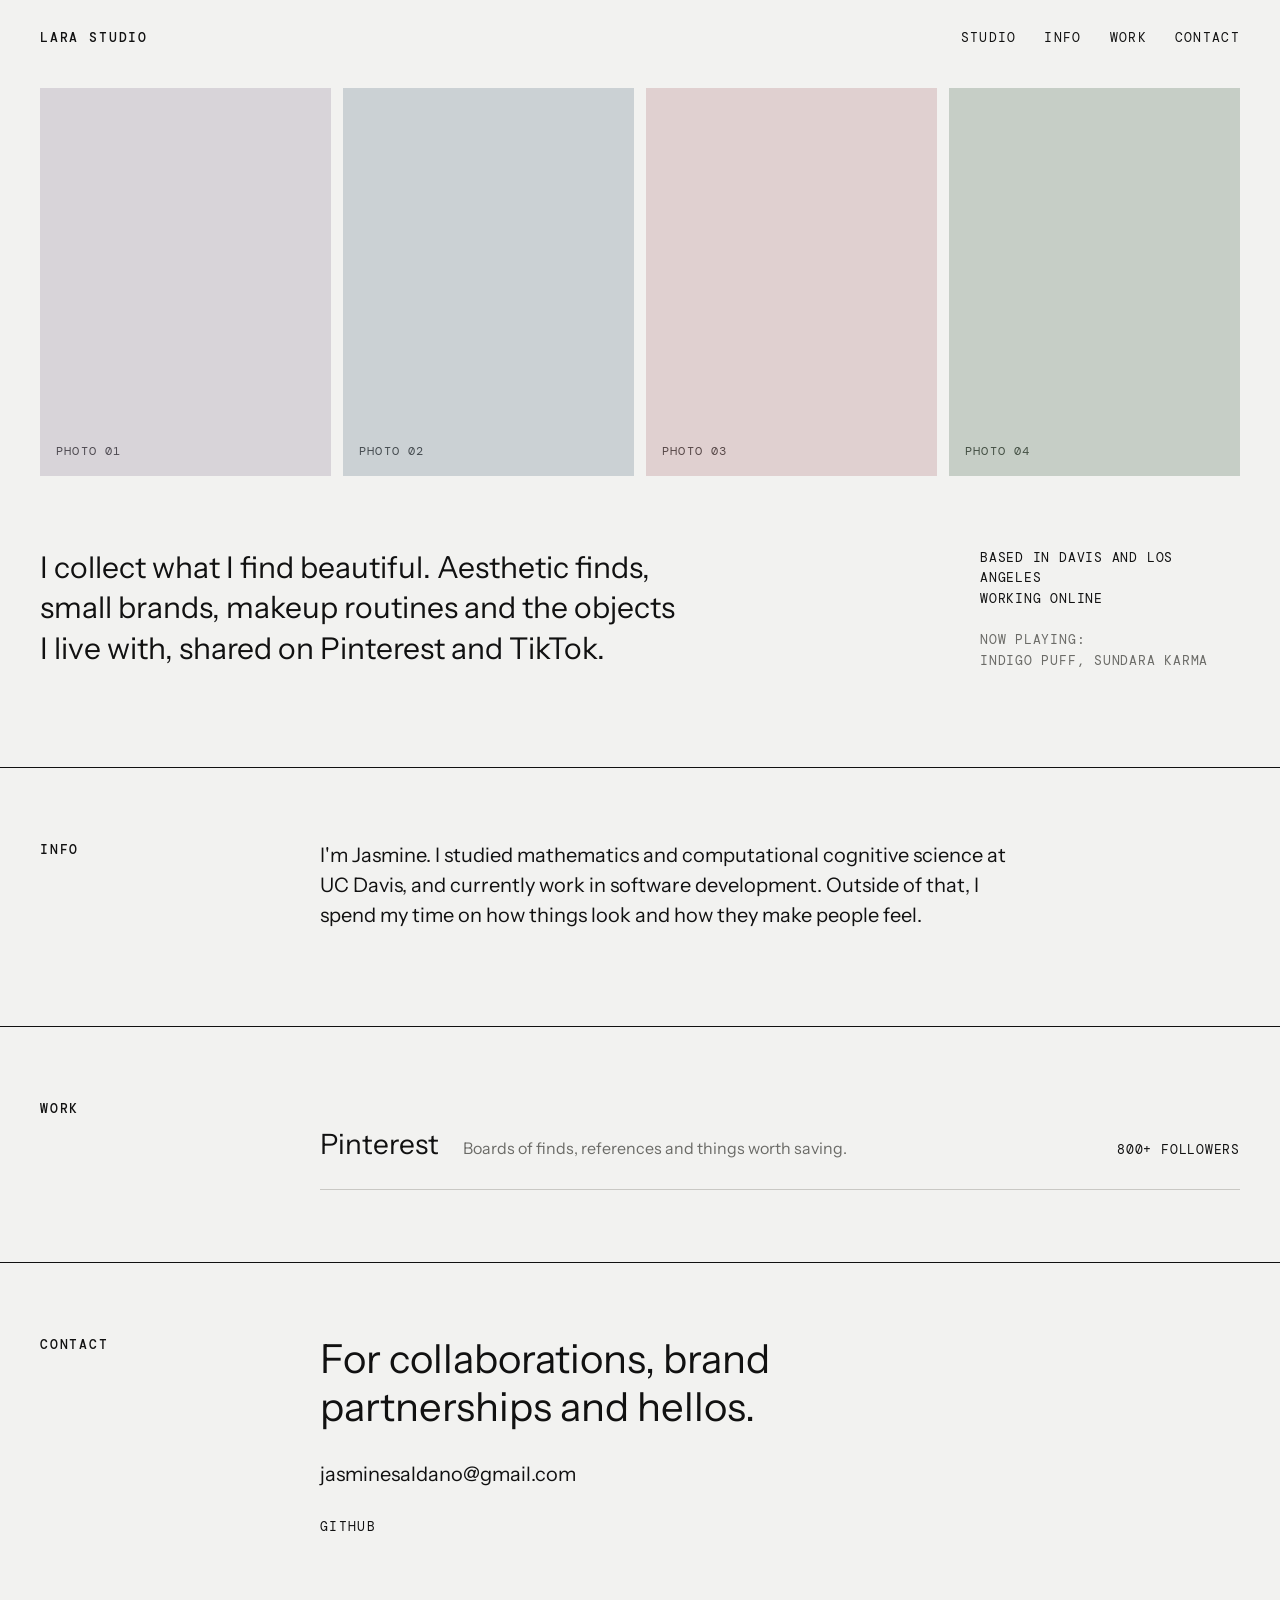
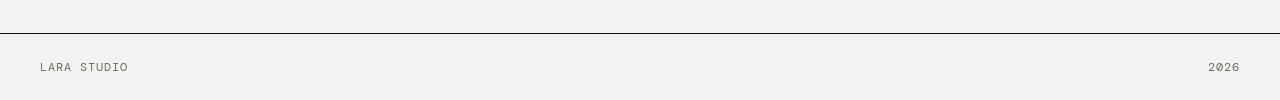
==== index.html @ 4757d1d6 "deployed site with spotify sync" ====
<!doctype html>
<html lang="en">
<head>
<meta charset="utf-8">
<meta name="viewport" content="width=device-width, initial-scale=1">
<title>Lara Studio</title>
<meta name="description" content="Aesthetic finds, small brands and hobby software and design work.">
<link rel="preconnect" href="https://fonts.googleapis.com">
<link rel="preconnect" href="https://fonts.gstatic.com" crossorigin>
<link rel="stylesheet" href="https://fonts.googleapis.com/css2?family=DM+Mono:wght@400;500&family=Instrument+Sans:wght@400;500&display=swap">
<link rel="stylesheet" href="style.css">
</head>
<body>

<header class="header">
  <a class="mono wordmark" href="#top" data-site-name>Lara Studio</a>
  <nav class="mono nav">
    <a href="#top">Studio</a>
    <a href="#info">Info</a>
    <a href="#work">Work</a>
    <!-- <a href="#shop">Shop (soon)</a> -->
    <a href="#contact">Contact</a>
  </nav>
</header>

<main>
  <!-- Photos: list your filenames in script.js, they replace these tiles -->
  <section id="top" class="photos">
    <div class="tile tile-1" data-photo><span class="mono">Photo 01</span></div>
    <div class="tile tile-2" data-photo><span class="mono">Photo 02</span></div>
    <div class="tile tile-3" data-photo><span class="mono">Photo 03</span></div>
    <div class="tile tile-4" data-photo><span class="mono">Photo 04</span></div>
  </section>

  <section class="statement">
    <p>I collect what I find beautiful. Aesthetic finds, small brands, makeup routines and the objects I live with, shared on Pinterest and TikTok.</p>
    <div class="mono meta">
      <div>Based in Davis and Los Angeles</span><br>Working online</div>
      <div class="muted">Now playing:<br><span data-song>[A song you are into]</span></div>
    </div>
  </section>

  <section id="info" class="block">
    <h2 class="mono label">Info</h2>
    <div class="body">
      <p>I'm Jasmine. I studied mathematics and computational cognitive science at UC Davis, and currently work in software development. Outside of that, I spend my time on how things look and how they make people feel.</p>
      <!--
      <div class="mono tags">
        <span>Aesthetic finds</span>
        <span>Small brands</span>
        <span>Makeup routines</span>
        <span>Things I own</span>
      </div>
    -->
    </div>
  </section>

  <section id="work" class="block">
    <h2 class="mono label">Work</h2>
    <div class="rows">
      <a class="row" href="https://www.pinterest.com/indiivor/" data-link="pinterest">
        <span class="row-title">Pinterest</span>
        <span class="row-desc">Boards of finds, references and things worth saving.</span>
        <span class="mono row-stat">800+ followers</span>
      </a>
      <!--
      <a class="row" href="https://www.tiktok.com/" data-link="tiktok">
        <span class="row-title">TikTok</span>
        <span class="row-desc">Short videos about what I own and love.</span>
        <span class="mono row-stat">Top post: 3.3k likes</span>
      </a>
      <a class="row" href="https://www.amazon.com/" data-link="amazon">
        <span class="row-title">Amazon picks</span>
        <span class="row-desc">My storefront of everyday things I recommend.</span>
        <span class="mono row-stat">Open</span>
      </a>
      -->
    </div>
  </section>
<!--
  <section id="shop" class="block">
    <h2 class="mono label">Shop</h2>
    <p class="body muted-text">A curated shop of my favorites is on its way. Soon...</p>
  </section>
--> 
  <section id="contact" class="block block-last">
    <h2 class="mono label">Contact</h2>
    <div class="contact">
      <p class="contact-lead">For collaborations, brand partnerships and hellos.</p>
      <div class="email"><a href="mailto:your@email.com" data-email>[jasminesaldano@gmail.com]</a></div>
      <div class="mono links">
        <!-- <a href="https://www.pinterest.com/" data-link="pinterest">Pinterest</a> -->
        <!-- <a href="https://www.tiktok.com/" data-link="tiktok">TikTok</a> -->
        <!-- <a href="https://linktr.ee/laramuse" data-link="linktree">Linktree</a> -->
        <a href="https://github.com/JasLaras" data-link="github">GitHub</a>
      </div>
    </div>
  </section>
</main>

<footer class="mono footer">
  <span data-site-name>Lara Studio</span>
  <span data-year>2026</span>
</footer>

<script src="script.js"></script>
</body>
</html>
---- style.css ----
:root {
  --bg: #F2F2F0;
  --ink: #111111;
  --muted: #6B6B67;
  --hairline: #C9C8C4;
  --gutter: 40px;
  --font-body: 'Instrument Sans', system-ui, sans-serif;
  --font-mono: 'DM Mono', ui-monospace, monospace;
}

* { box-sizing: border-box; }

body {
  margin: 0;
  background: var(--bg);
  color: var(--ink);
  font-family: var(--font-body);
  font-size: 16px;
  line-height: 1.5;
}

a { color: var(--ink); text-decoration: none; }
a:hover { color: var(--muted); }
a:focus-visible { outline: 2px solid var(--ink); outline-offset: 3px; }

img { max-width: 100%; display: block; }

.mono {
  font-family: var(--font-mono);
  font-size: 13px;
  letter-spacing: 0.1em;
  text-transform: uppercase;
}

.muted, .muted-text { color: var(--muted); }

/* Header */
.header {
  display: flex;
  flex-wrap: wrap;
  gap: 16px 40px;
  justify-content: space-between;
  align-items: center;
  padding: 28px var(--gutter);
}
.wordmark { letter-spacing: 0.14em; font-weight: 500; }
.nav { display: flex; flex-wrap: wrap; gap: 8px 28px; }

/* Photos */
.photos {
  display: flex;
  flex-wrap: wrap;
  gap: 12px;
  padding: 12px var(--gutter) 0;
}
.tile {
  flex: 1 1 220px;
  min-width: 0;
  aspect-ratio: 3 / 4;
  display: flex;
  align-items: flex-end;
  padding: 16px;
  overflow: hidden;
}
.tile span { font-size: 12px; }
.tile img { width: 100%; height: 100%; object-fit: cover; }
.tile.has-photo { padding: 0; }
.tile-1 { background: #D8D4D9; color: #4F4B52; }
.tile-2 { background: #CBD1D4; color: #454C50; }
.tile-3 { background: #E0D0D0; color: #574848; }
.tile-4 { background: #C6CEC6; color: #445044; }

/* Statement */
.statement {
  display: flex;
  flex-wrap: wrap;
  gap: 32px 80px;
  justify-content: space-between;
  padding: 72px var(--gutter) 96px;
}
.statement p {
  margin: 0;
  flex: 1 1 420px;
  max-width: 760px;
  min-width: 0;
  font-size: 30px;
  line-height: 1.35;
  text-wrap: balance;
}
.meta {
  flex: 0 1 260px;
  min-width: 0;
  display: flex;
  flex-direction: column;
  gap: 20px;
  letter-spacing: 0.06em;
  line-height: 1.6;
}

/* Sections */
.block {
  display: flex;
  flex-wrap: wrap;
  gap: 24px 80px;
  padding: 72px var(--gutter);
  border-top: 1px solid var(--ink);
}
.block-last { padding-bottom: 96px; }
.label { margin: 0; flex: 0 0 200px; min-width: 0; letter-spacing: 0.14em; font-weight: 500; }
.body {
  flex: 1 1 420px;
  min-width: 0;
  max-width: 700px;
  margin: 0;
  font-size: 20px;
  line-height: 1.5;
}
.body p { margin: 0 0 24px; }
.body p:last-of-type { margin-bottom: 24px; }

.tags { display: flex; flex-wrap: wrap; gap: 8px 12px; letter-spacing: 0.06em; }
.tags span { border: 1px solid var(--ink); padding: 6px 12px; }

/* Work rows */
.rows { flex: 1 1 420px; min-width: 0; display: flex; flex-direction: column; }
.row {
  display: flex;
  flex-wrap: wrap;
  gap: 6px 24px;
  justify-content: space-between;
  align-items: baseline;
  padding: 24px 0;
  border-bottom: 1px solid var(--hairline);
}
.row-title { font-size: 28px; }
.row-desc { flex: 1 1 240px; min-width: 0; color: var(--muted); }
.row-stat { letter-spacing: 0.06em; }

/* Contact */
.contact { flex: 1 1 420px; min-width: 0; display: flex; flex-direction: column; gap: 28px; }
.contact-lead { margin: 0; max-width: 700px; font-size: 40px; line-height: 1.2; text-wrap: balance; }
.email { font-size: 20px; overflow-wrap: anywhere; }
.links { display: flex; flex-wrap: wrap; gap: 8px 28px; }

/* Footer */
.footer {
  display: flex;
  flex-wrap: wrap;
  gap: 8px 24px;
  justify-content: space-between;
  padding: 24px var(--gutter);
  border-top: 1px solid var(--ink);
  font-size: 12px;
  letter-spacing: 0.08em;
  color: var(--muted);
}

/* Phone */
@media (max-width: 600px) {
  :root { --gutter: 20px; }
  .statement p { font-size: 24px; }
  .contact-lead { font-size: 30px; }
  .row-title { font-size: 24px; }
  .label { flex-basis: 100%; }
}
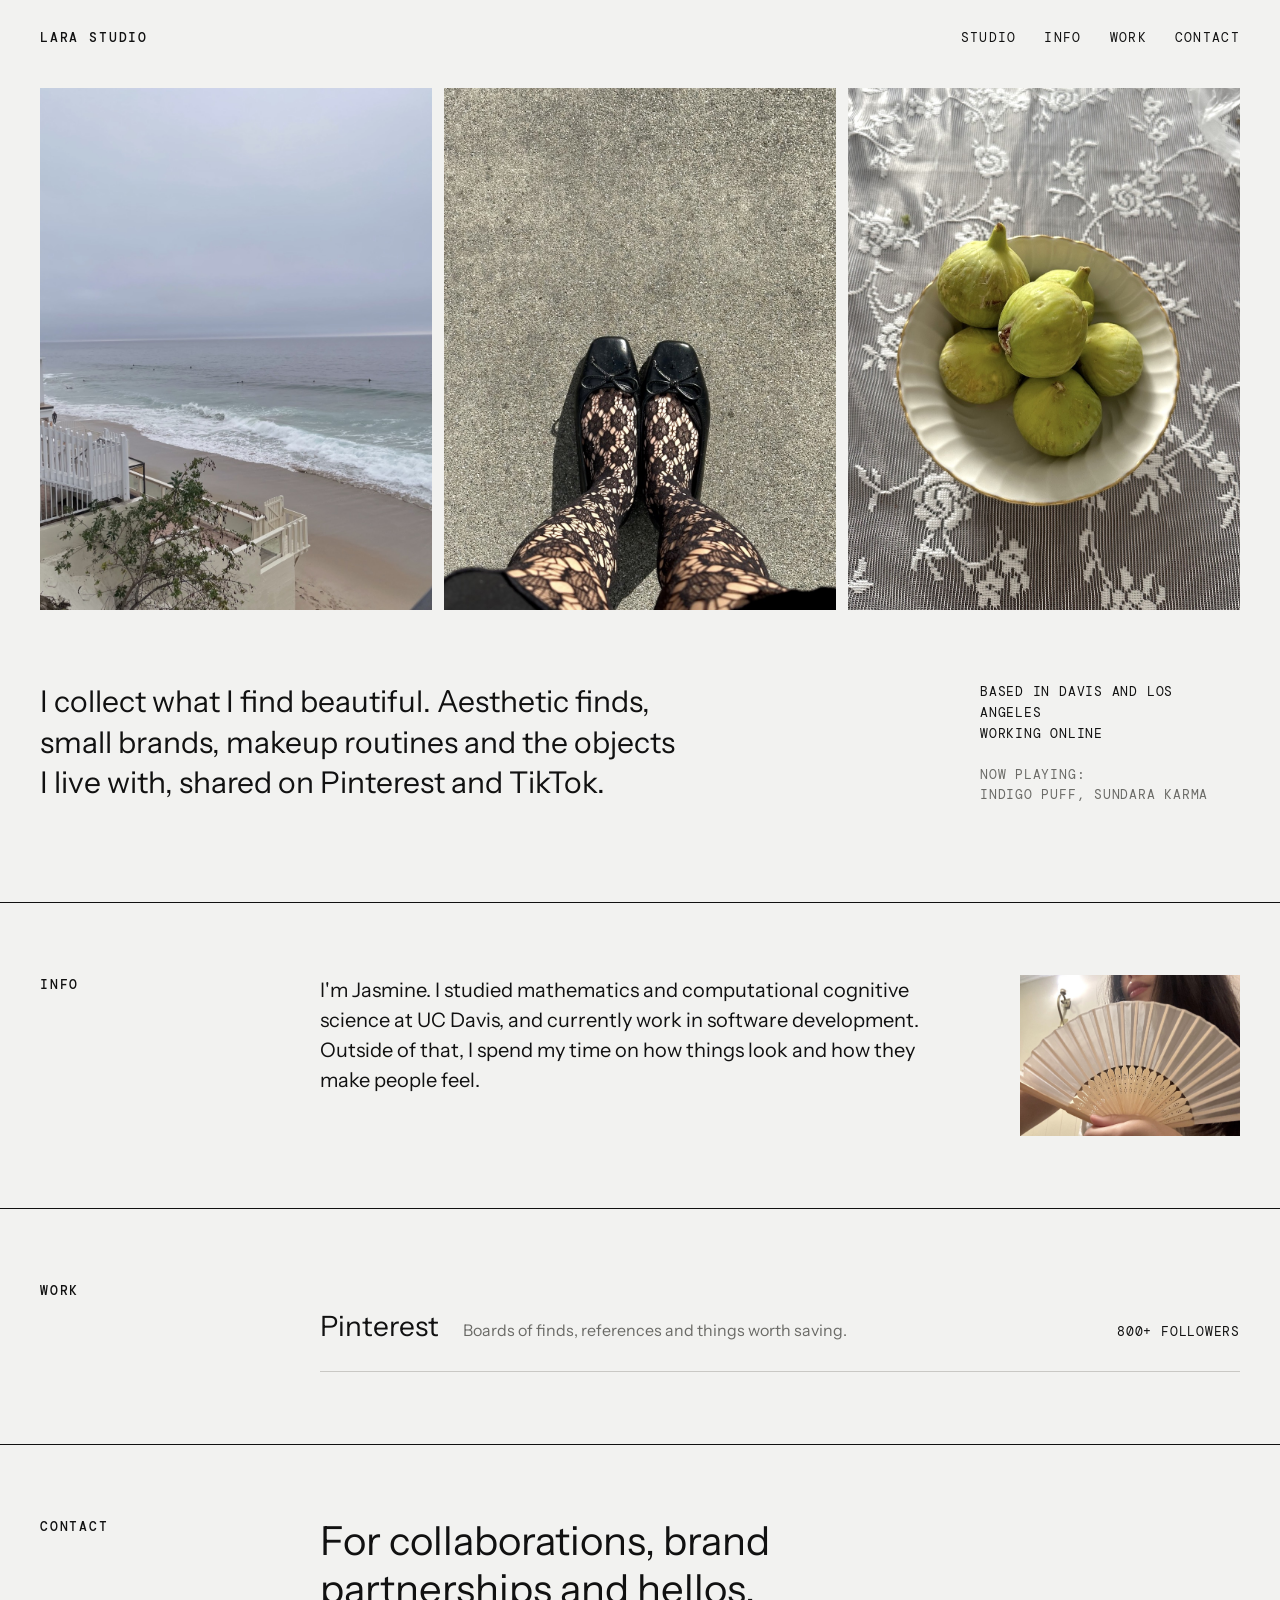
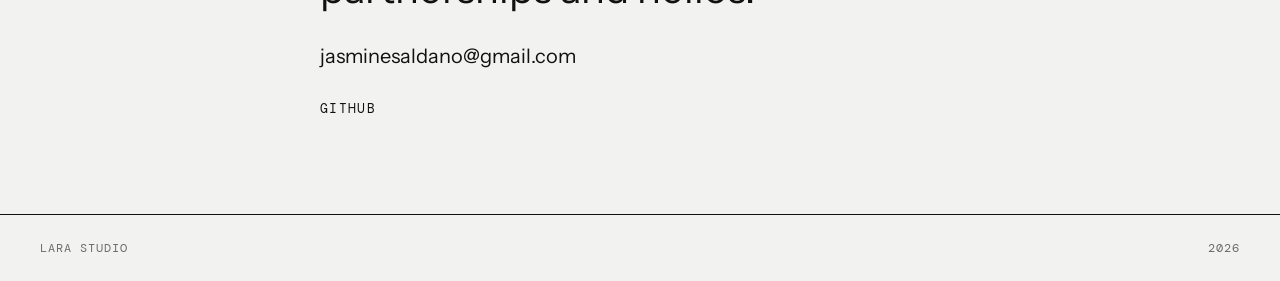
==== commit 1d0f0815: "photo upgrades" ====
--- a/index.html
+++ b/index.html
@@ -29,18 +29,17 @@
     <div class="tile tile-1" data-photo><span class="mono">Photo 01</span></div>
     <div class="tile tile-2" data-photo><span class="mono">Photo 02</span></div>
     <div class="tile tile-3" data-photo><span class="mono">Photo 03</span></div>
-    <div class="tile tile-4" data-photo><span class="mono">Photo 04</span></div>
   </section>
 
   <section class="statement">
     <p>I collect what I find beautiful. Aesthetic finds, small brands, makeup routines and the objects I live with, shared on Pinterest and TikTok.</p>
     <div class="mono meta">
-      <div>Based in Davis and Los Angeles</span><br>Working online</div>
-      <div class="muted">Now playing:<br><span data-song>[A song you are into]</span></div>
+      <div>Based in Davis and Los Angeles<br>Working online</div>
+      <div class="muted"><span data-song-label>Now playing:</span><br><span data-song>[A song you are into]</span></div>
     </div>
   </section>
 
-  <section id="info" class="block">
+    <section id="info" class="block">
     <h2 class="mono label">Info</h2>
     <div class="body">
       <p>I'm Jasmine. I studied mathematics and computational cognitive science at UC Davis, and currently work in software development. Outside of that, I spend my time on how things look and how they make people feel.</p>
@@ -51,8 +50,9 @@
         <span>Makeup routines</span>
         <span>Things I own</span>
       </div>
-    -->
+      -->
     </div>
+    <div class="info-photo" data-info-photo><span class="mono">Info photo</span></div>
   </section>
 
   <section id="work" class="block">
--- a/style.css
+++ b/style.css
@@ -68,7 +68,20 @@
 .tile-1 { background: #D8D4D9; color: #4F4B52; }
 .tile-2 { background: #CBD1D4; color: #454C50; }
 .tile-3 { background: #E0D0D0; color: #574848; }
-.tile-4 { background: #C6CEC6; color: #445044; }
+
+/* Photo in the Info section */
+.info-photo {
+  flex: 0 1 220px;
+  min-width: 0;
+  align-self: flex-start;
+  overflow: hidden;
+  background: #C6CEC6;
+  color: #445044;
+  padding: 16px;
+}
+.info-photo span { font-size: 12px; }
+.info-photo img { width: 100%; height: auto; display: block; }
+.info-photo.has-photo { padding: 0; }
 
 /* Statement */
 .statement {
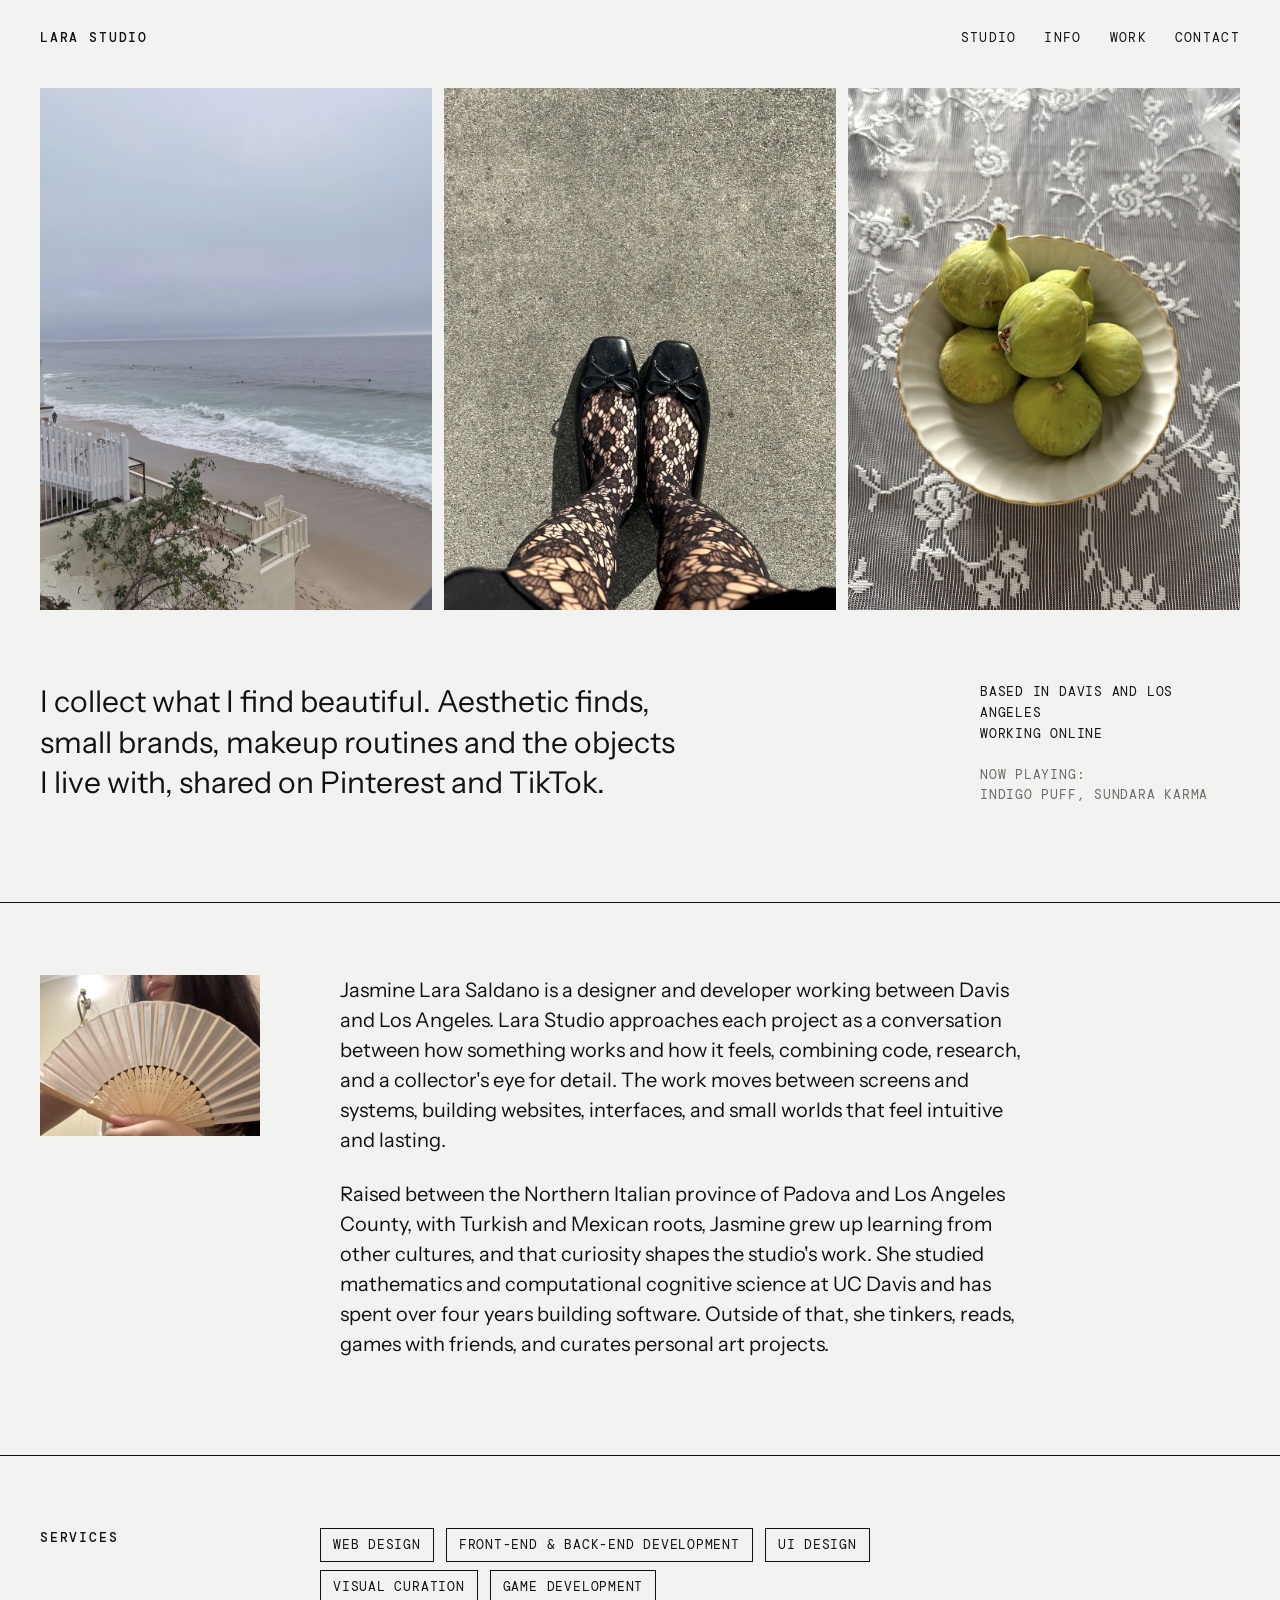
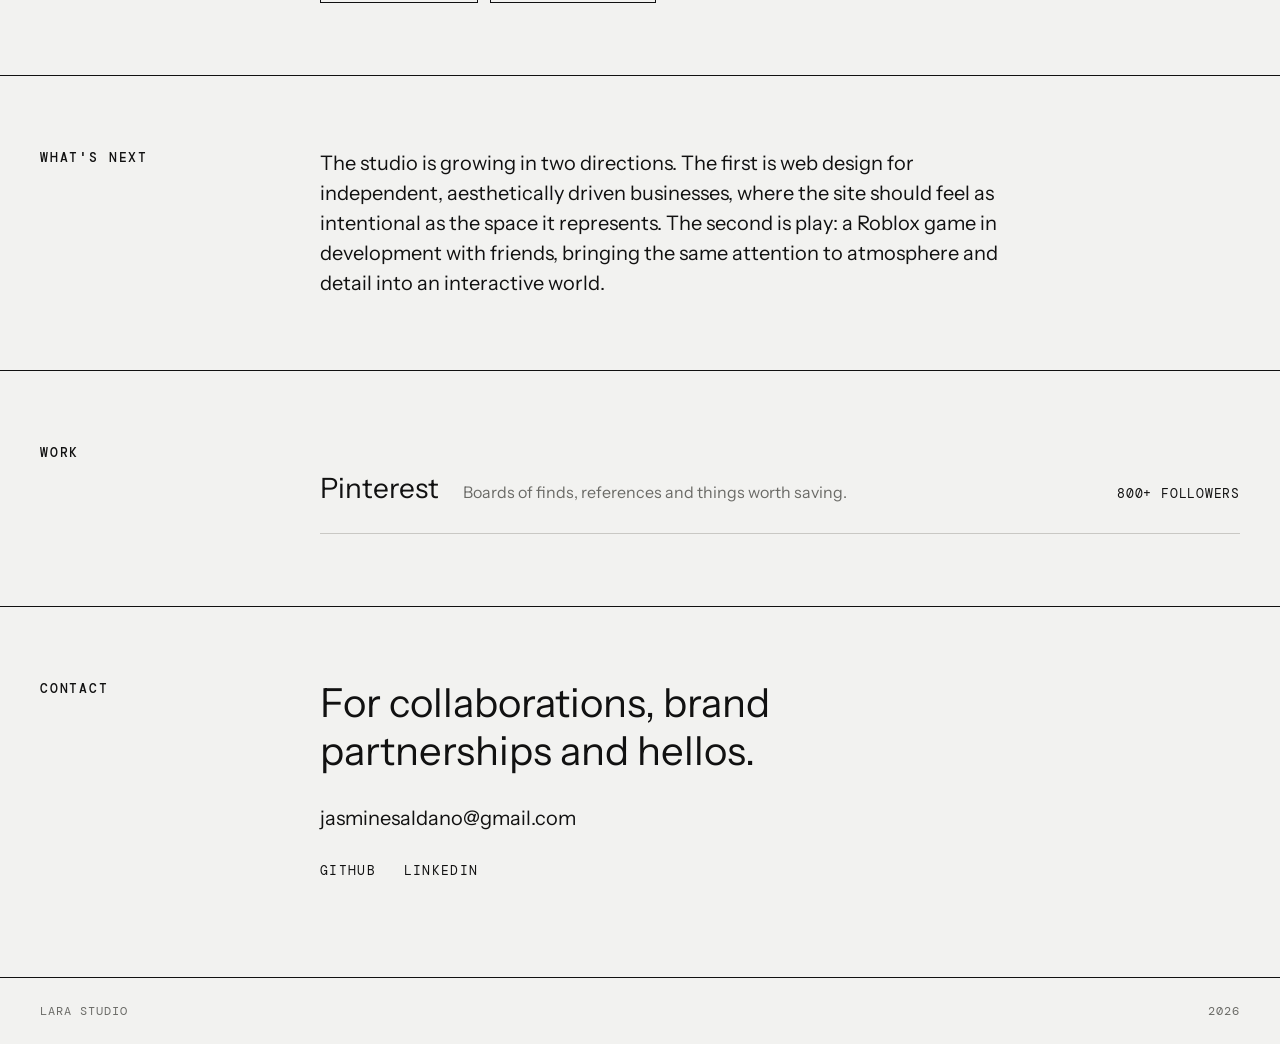
==== commit 5413523c: "info updates" ====
--- a/index.html
+++ b/index.html
@@ -40,19 +40,29 @@
   </section>
 
     <section id="info" class="block">
-    <h2 class="mono label">Info</h2>
+    <div class="info-photo" data-info-photo><span class="mono">Info photo</span></div>
     <div class="body">
-      <p>I'm Jasmine. I studied mathematics and computational cognitive science at UC Davis, and currently work in software development. Outside of that, I spend my time on how things look and how they make people feel.</p>
-      <!--
+      <p>Jasmine Lara Saldano is a designer and developer working between Davis and Los Angeles. Lara Studio approaches each project as a conversation between how something works and how it feels, combining code, research, and a collector's eye for detail. The work moves between screens and systems, building websites, interfaces, and small worlds that feel intuitive and lasting.</p>
+      <p>Raised between the Northern Italian province of Padova and Los Angeles County, with Turkish and Mexican roots, Jasmine grew up learning from other cultures, and that curiosity shapes the studio's work. She studied mathematics and computational cognitive science at UC Davis and has spent over four years building software. Outside of that, she tinkers, reads, games with friends, and curates personal art projects.</p>
+    </div>
+  </section>
+
+  <section class="block block-sub">
+    <h2 class="mono label">Services</h2>
+    <div class="body">
       <div class="mono tags">
-        <span>Aesthetic finds</span>
-        <span>Small brands</span>
-        <span>Makeup routines</span>
-        <span>Things I own</span>
+        <span>web design</span>
+        <span>front-end &amp; back-end development</span>
+        <span>UI design</span>
+        <span>visual curation</span>
+        <span>game development</span>
       </div>
-      -->
     </div>
-    <div class="info-photo" data-info-photo><span class="mono">Info photo</span></div>
+  </section>
+
+  <section class="block block-sub">
+    <h2 class="mono label">What's next</h2>
+    <p class="body">The studio is growing in two directions. The first is web design for independent, aesthetically driven businesses, where the site should feel as intentional as the space it represents. The second is play: a Roblox game in development with friends, bringing the same attention to atmosphere and detail into an interactive world.</p>
   </section>
 
   <section id="work" class="block">
@@ -93,6 +103,7 @@
         <!-- <a href="https://www.tiktok.com/" data-link="tiktok">TikTok</a> -->
         <!-- <a href="https://linktr.ee/laramuse" data-link="linktree">Linktree</a> -->
         <a href="https://github.com/JasLaras" data-link="github">GitHub</a>
+        <a href="www.linkedin.com/in/jaslaras" data-link="linkedin">LinkedIn</a>
       </div>
     </div>
   </section>
--- a/style.css
+++ b/style.css
@@ -69,6 +69,20 @@
 .tile-2 { background: #CBD1D4; color: #454C50; }
 .tile-3 { background: #E0D0D0; color: #574848; }
 
+/* Text and photo side by side */
+.info-content {
+  flex: 1 1 420px;
+  min-width: 0;
+  display: flex;
+  flex-wrap: wrap;
+  align-items: flex-start;
+  gap: 24px 40px;
+}
+.info-content .body {
+  flex: 1 1 300px;
+  max-width: 560px;
+}
+
 /* Photo in the Info section */
 .info-photo {
   flex: 0 1 220px;
@@ -133,6 +147,12 @@
 
 .tags { display: flex; flex-wrap: wrap; gap: 8px 12px; letter-spacing: 0.06em; }
 .tags span { border: 1px solid var(--ink); padding: 6px 12px; }
+.sub {
+  margin: 40px 0 16px;
+  font-weight: 500;
+  letter-spacing: 0.14em;
+}
+.body .tags { margin-bottom: 0; }
 
 /* Work rows */
 .rows { flex: 1 1 420px; min-width: 0; display: flex; flex-direction: column; }
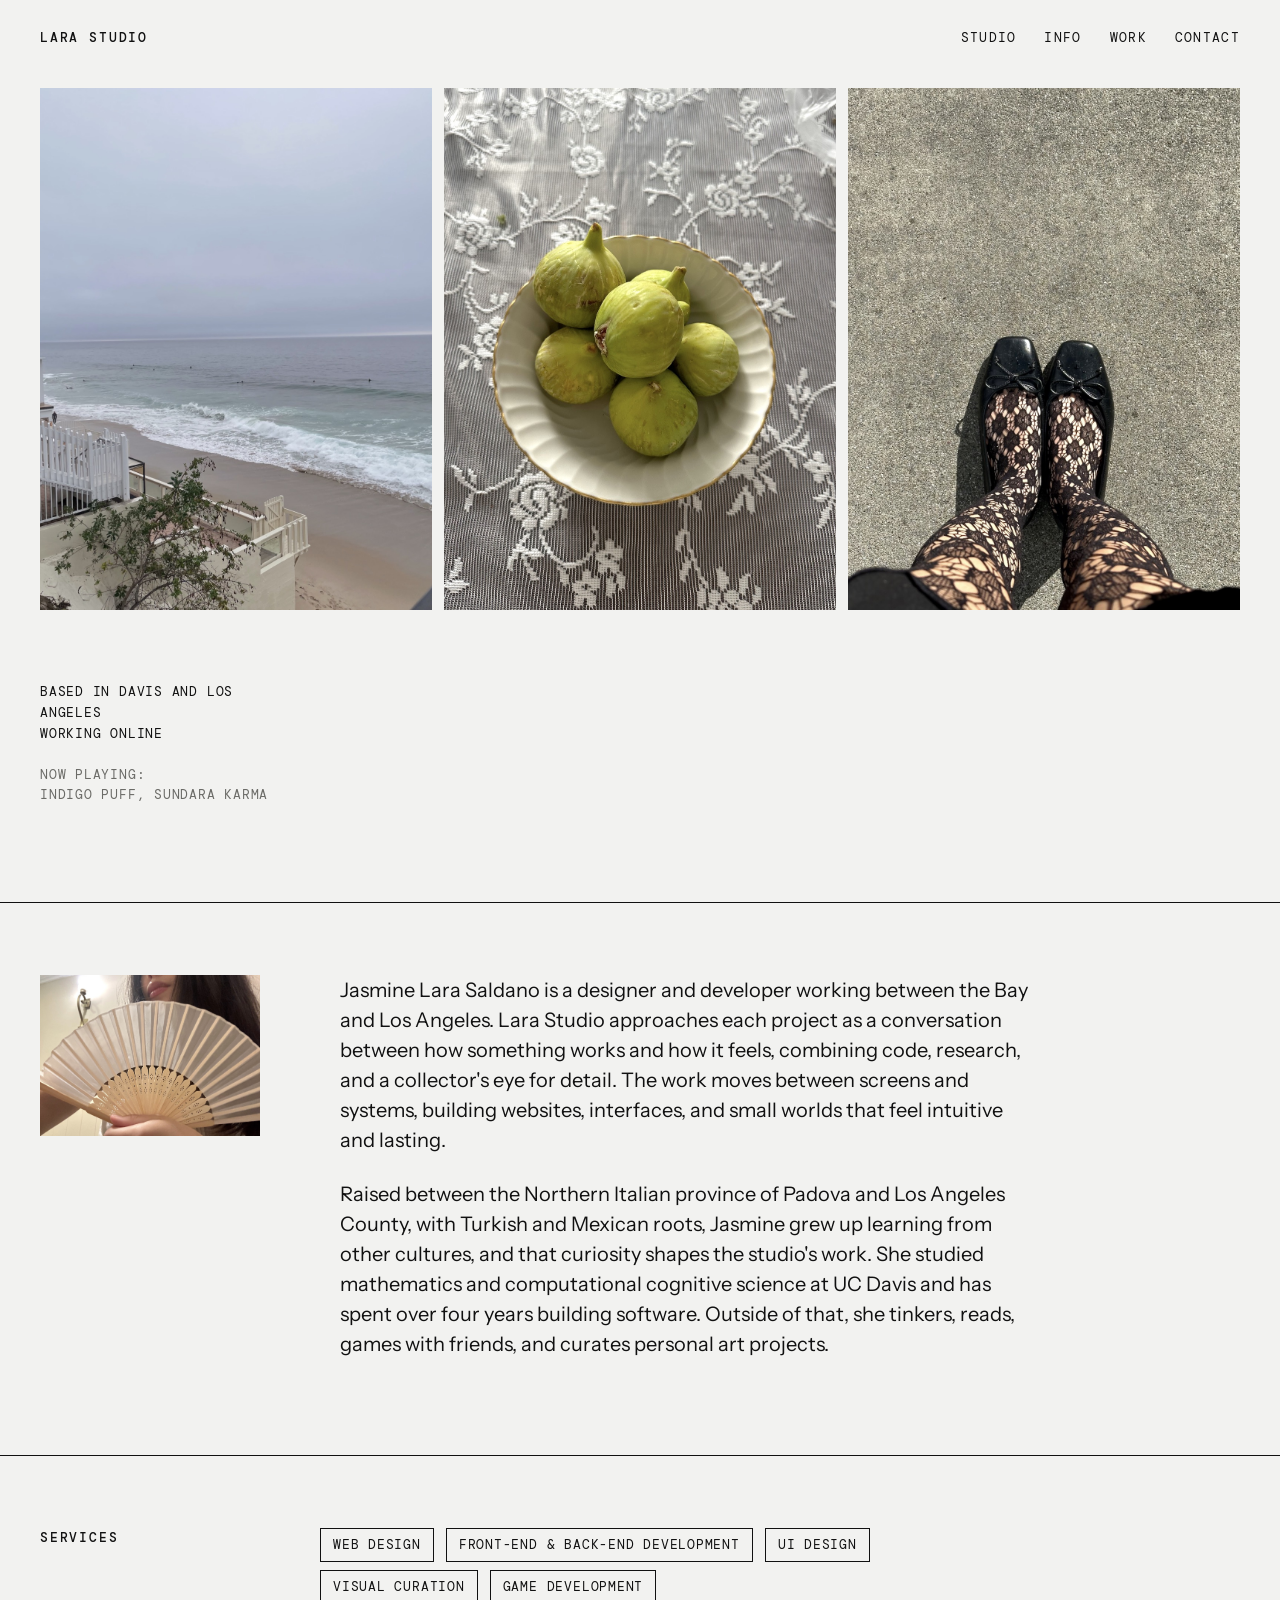
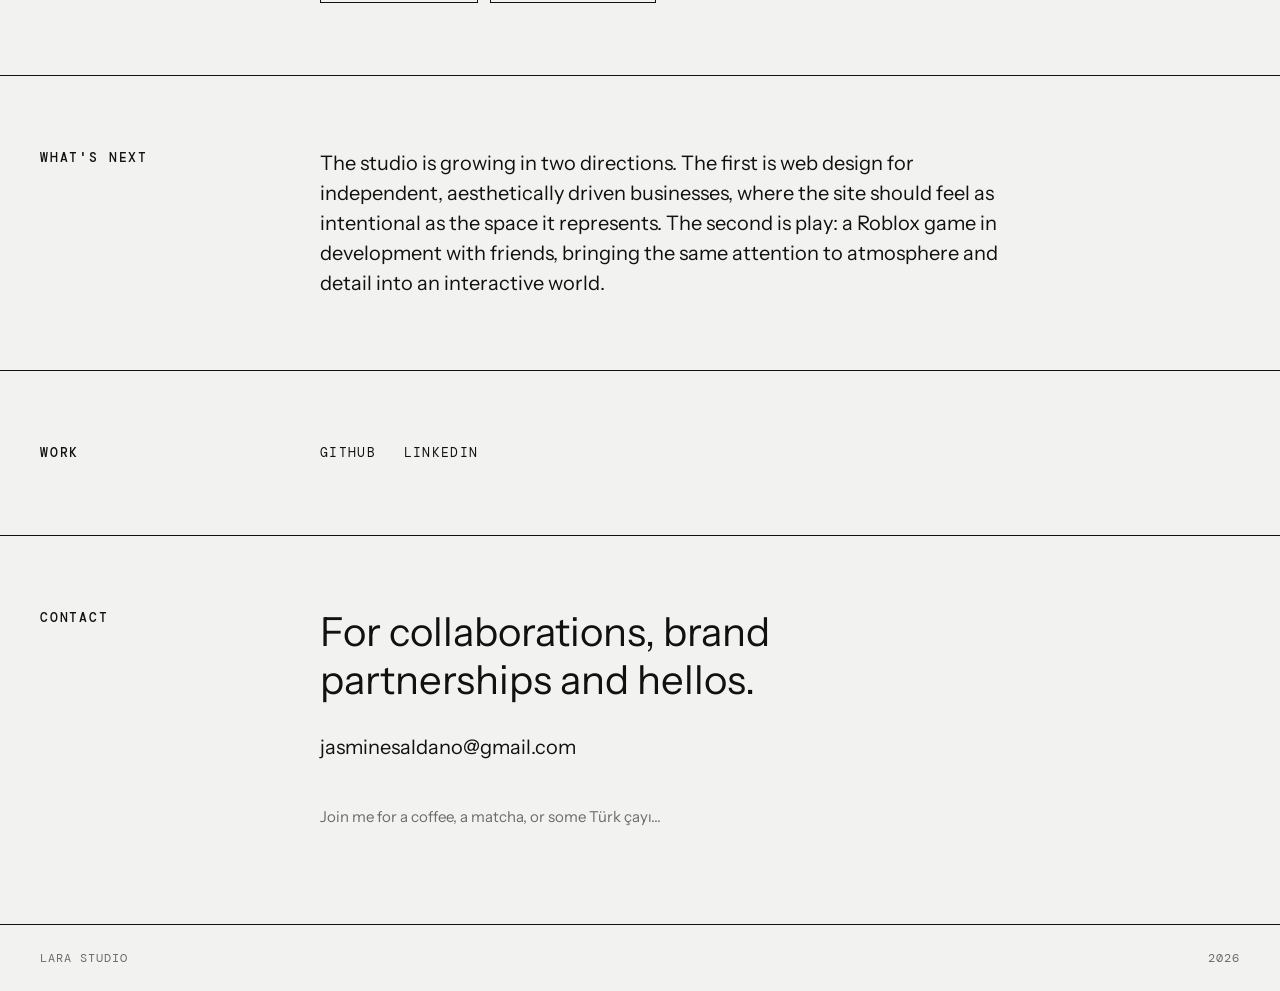
==== commit 80595c57: "css fades in" ====
--- a/index.html
+++ b/index.html
@@ -9,6 +9,7 @@
 <link rel="preconnect" href="https://fonts.gstatic.com" crossorigin>
 <link rel="stylesheet" href="https://fonts.googleapis.com/css2?family=DM+Mono:wght@400;500&family=Instrument+Sans:wght@400;500&display=swap">
 <link rel="stylesheet" href="style.css">
+<script>document.documentElement.classList.add('js');</script>
 </head>
 <body>
 
@@ -32,7 +33,7 @@
   </section>
 
   <section class="statement">
-    <p>I collect what I find beautiful. Aesthetic finds, small brands, makeup routines and the objects I live with, shared on Pinterest and TikTok.</p>
+    <!-- <p>I collect what I find beautiful. Aesthetic finds, small brands, makeup routines and the objects I live with, shared on Pinterest and TikTok.</p> -->
     <div class="mono meta">
       <div>Based in Davis and Los Angeles<br>Working online</div>
       <div class="muted"><span data-song-label>Now playing:</span><br><span data-song>[A song you are into]</span></div>
@@ -42,7 +43,7 @@
     <section id="info" class="block">
     <div class="info-photo" data-info-photo><span class="mono">Info photo</span></div>
     <div class="body">
-      <p>Jasmine Lara Saldano is a designer and developer working between Davis and Los Angeles. Lara Studio approaches each project as a conversation between how something works and how it feels, combining code, research, and a collector's eye for detail. The work moves between screens and systems, building websites, interfaces, and small worlds that feel intuitive and lasting.</p>
+      <p>Jasmine Lara Saldano is a designer and developer working between the Bay and Los Angeles. Lara Studio approaches each project as a conversation between how something works and how it feels, combining code, research, and a collector's eye for detail. The work moves between screens and systems, building websites, interfaces, and small worlds that feel intuitive and lasting.</p>
       <p>Raised between the Northern Italian province of Padova and Los Angeles County, with Turkish and Mexican roots, Jasmine grew up learning from other cultures, and that curiosity shapes the studio's work. She studied mathematics and computational cognitive science at UC Davis and has spent over four years building software. Outside of that, she tinkers, reads, games with friends, and curates personal art projects.</p>
     </div>
   </section>
@@ -68,11 +69,17 @@
   <section id="work" class="block">
     <h2 class="mono label">Work</h2>
     <div class="rows">
+      <div class="mono links">
+        <a href="https://github.com/JasLaras" data-link="github">GitHub</a>
+        <a href="www.linkedin.com/in/jaslaras" data-link="linkedin">LinkedIn</a>
+      </div>
+      <!--
       <a class="row" href="https://www.pinterest.com/indiivor/" data-link="pinterest">
         <span class="row-title">Pinterest</span>
         <span class="row-desc">Boards of finds, references and things worth saving.</span>
         <span class="mono row-stat">800+ followers</span>
       </a>
+    -->
       <!--
       <a class="row" href="https://www.tiktok.com/" data-link="tiktok">
         <span class="row-title">TikTok</span>
@@ -102,9 +109,10 @@
         <!-- <a href="https://www.pinterest.com/" data-link="pinterest">Pinterest</a> -->
         <!-- <a href="https://www.tiktok.com/" data-link="tiktok">TikTok</a> -->
         <!-- <a href="https://linktr.ee/laramuse" data-link="linktree">Linktree</a> -->
-        <a href="https://github.com/JasLaras" data-link="github">GitHub</a>
-        <a href="www.linkedin.com/in/jaslaras" data-link="linkedin">LinkedIn</a>
+        <!-- <a href="https://github.com/JasLaras" data-link="github">GitHub</a> -->
+        <!-- <a href="www.linkedin.com/in/jaslaras" data-link="linkedin">LinkedIn</a> -->
       </div>
+      <p class="contact-note">Join me for a coffee, a matcha, or some Türk çayı...</p>
     </div>
   </section>
 </main>
--- a/style.css
+++ b/style.css
@@ -172,6 +172,11 @@
 /* Contact */
 .contact { flex: 1 1 420px; min-width: 0; display: flex; flex-direction: column; gap: 28px; }
 .contact-lead { margin: 0; max-width: 700px; font-size: 40px; line-height: 1.2; text-wrap: balance; }
+.contact-note {
+  margin: -12px 0 0;
+  font-size: 15px;
+  color: var(--muted);
+}
 .email { font-size: 20px; overflow-wrap: anywhere; }
 .links { display: flex; flex-wrap: wrap; gap: 8px 28px; }
 
@@ -196,3 +201,22 @@
   .row-title { font-size: 24px; }
   .label { flex-basis: 100%; }
 }
+
+/* Fade-in */
+.js .reveal {
+  opacity: 0;
+  transform: translateY(16px);
+  transition: opacity 0.9s ease, transform 0.9s ease;
+  transition-delay: var(--delay, 0s);
+}
+.js .reveal.is-visible {
+  opacity: 1;
+  transform: none;
+}
+@media (prefers-reduced-motion: reduce) {
+  .js .reveal {
+    opacity: 1;
+    transform: none;
+    transition: none;
+  }
+}
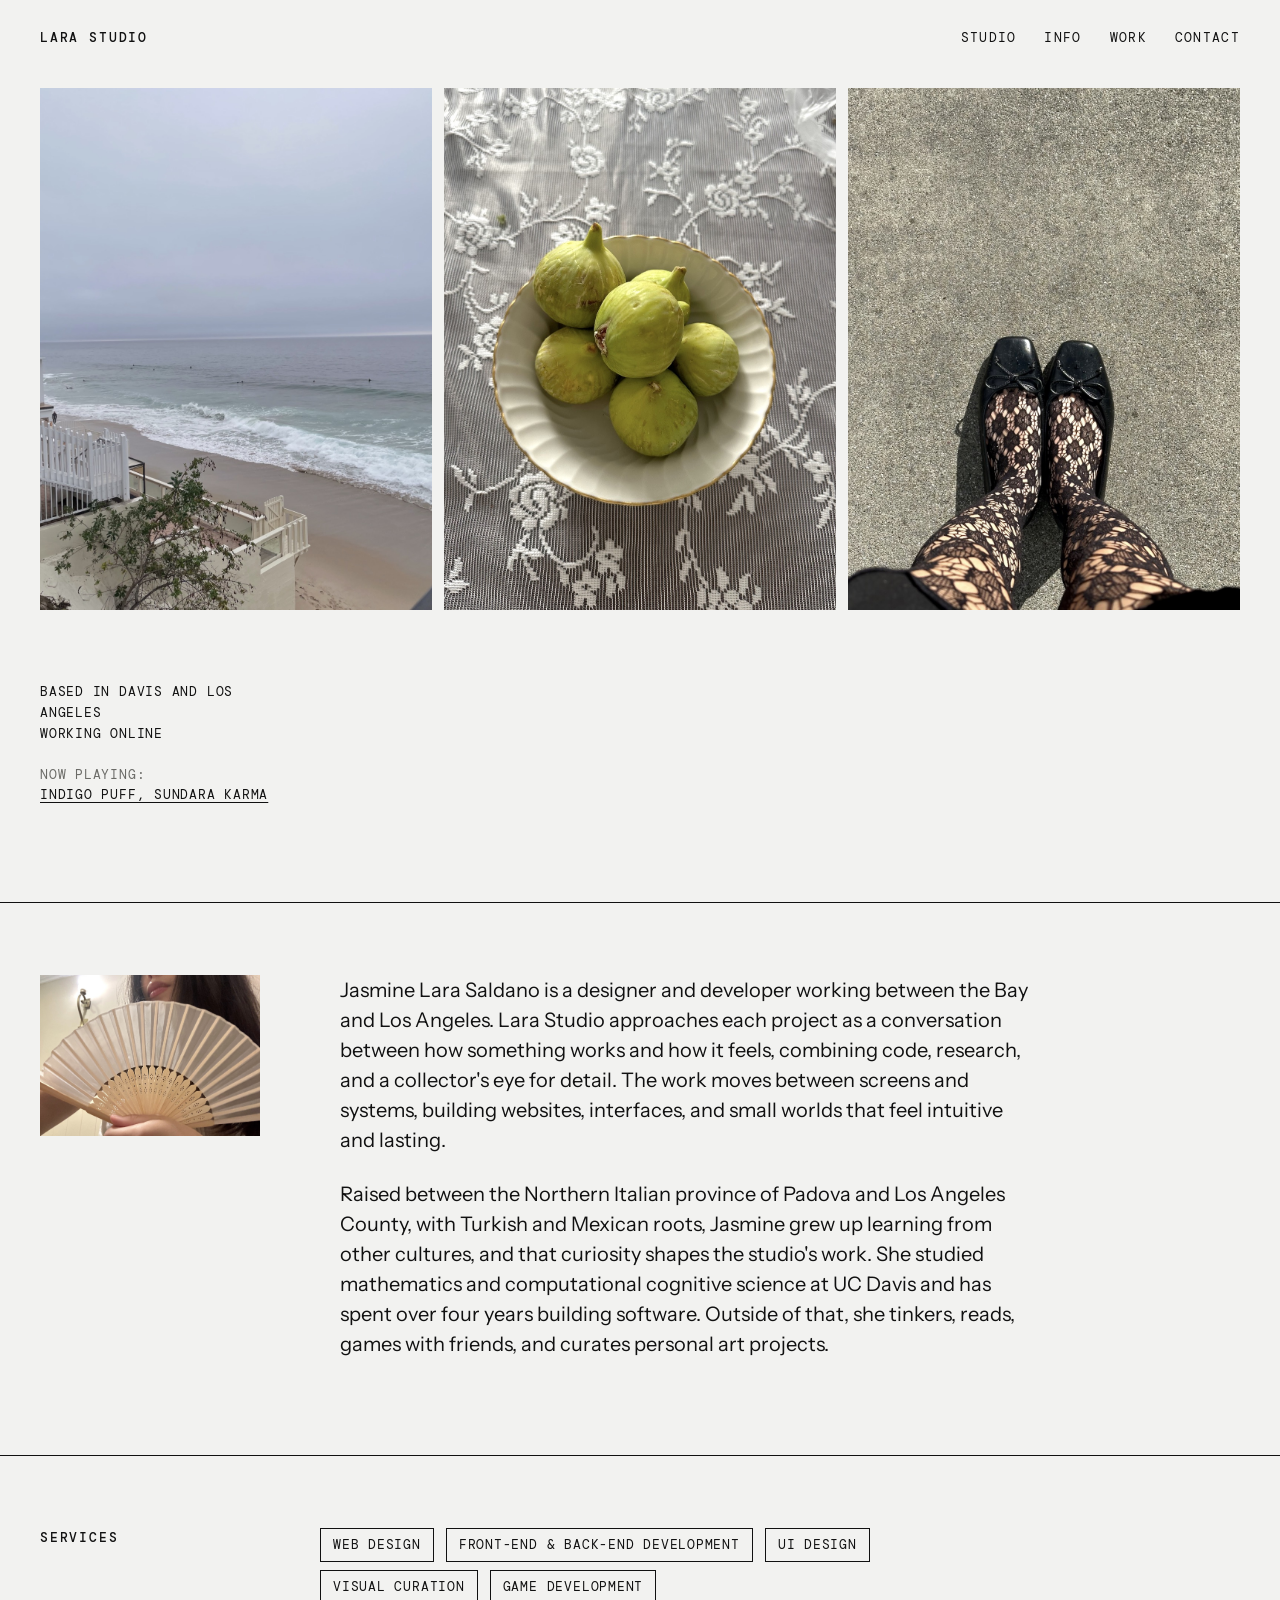
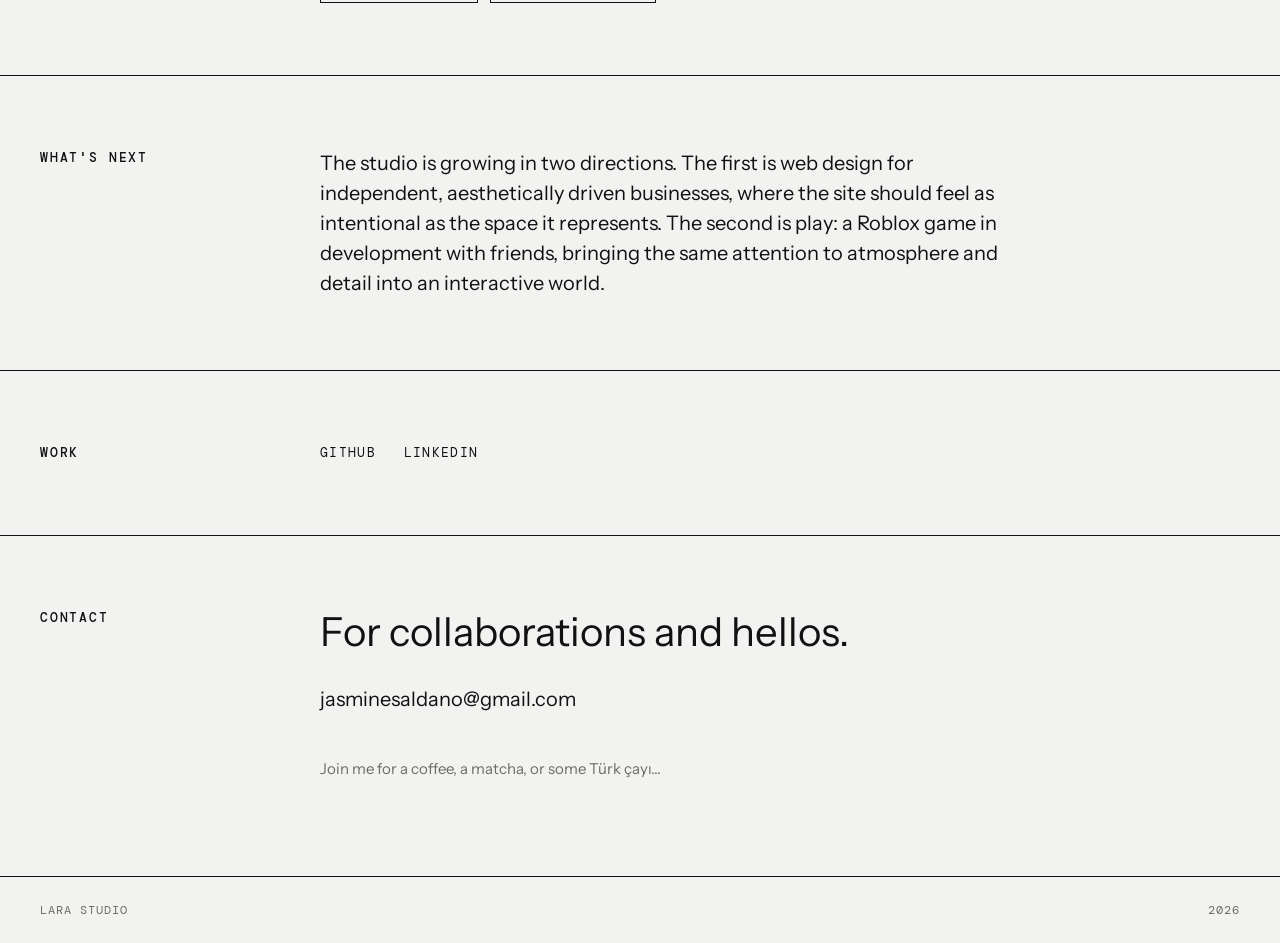
==== commit 07c8324c: "spotify redirect link added" ====
--- a/index.html
+++ b/index.html
@@ -36,7 +36,7 @@
     <!-- <p>I collect what I find beautiful. Aesthetic finds, small brands, makeup routines and the objects I live with, shared on Pinterest and TikTok.</p> -->
     <div class="mono meta">
       <div>Based in Davis and Los Angeles<br>Working online</div>
-      <div class="muted"><span data-song-label>Now playing:</span><br><span data-song>[A song you are into]</span></div>
+      <div class="muted"><span data-song-label>Now playing:</span><br><a data-song-link target="_blank" rel="noopener"><span data-song>[A song you are into]</span></a></div>
     </div>
   </section>
 
@@ -103,7 +103,7 @@
   <section id="contact" class="block block-last">
     <h2 class="mono label">Contact</h2>
     <div class="contact">
-      <p class="contact-lead">For collaborations, brand partnerships and hellos.</p>
+      <p class="contact-lead">For collaborations and hellos.</p>
       <div class="email"><a href="mailto:your@email.com" data-email>[jasminesaldano@gmail.com]</a></div>
       <div class="mono links">
         <!-- <a href="https://www.pinterest.com/" data-link="pinterest">Pinterest</a> -->
--- a/style.css
+++ b/style.css
@@ -34,6 +34,12 @@
 
 .muted, .muted-text { color: var(--muted); }
 
+.muted a {
+  text-decoration: underline;
+  text-underline-offset: 3px;
+}
+.muted a:hover { color: var(--ink); }
+
 /* Header */
 .header {
   display: flex;
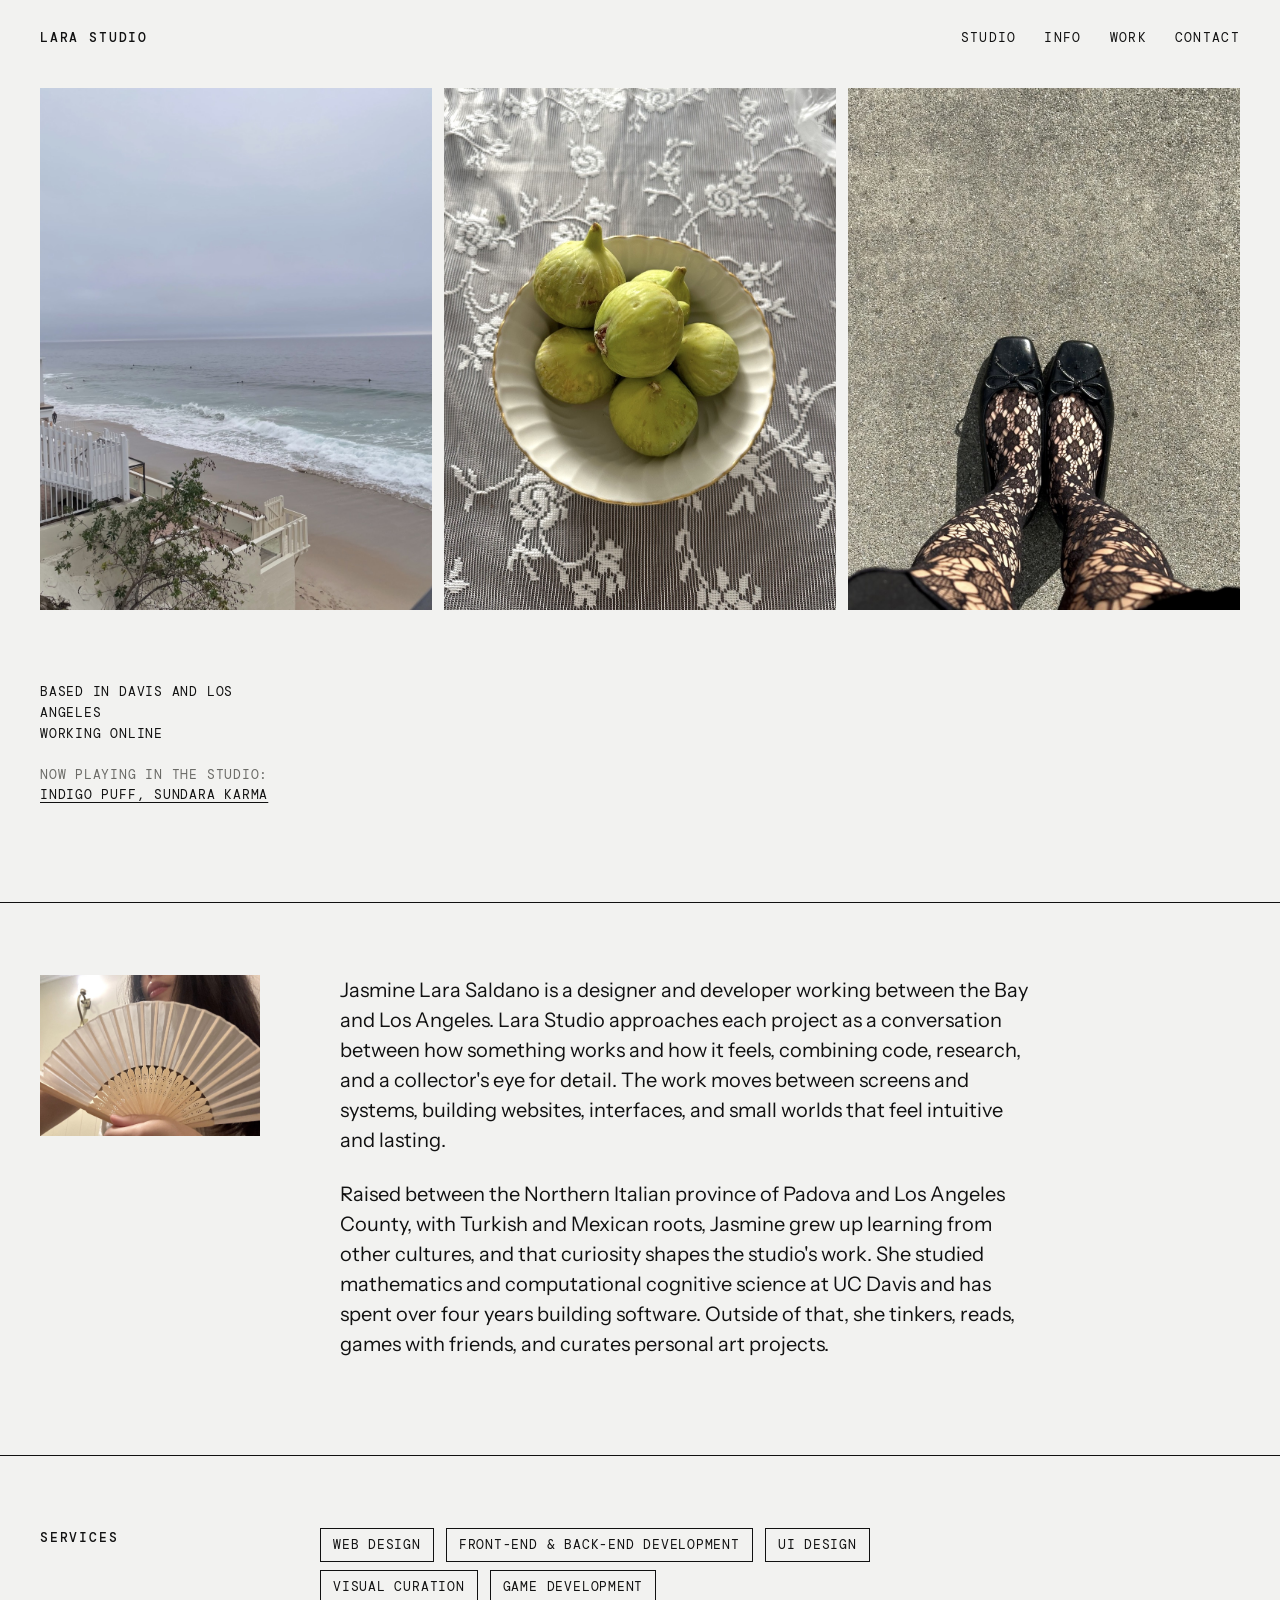
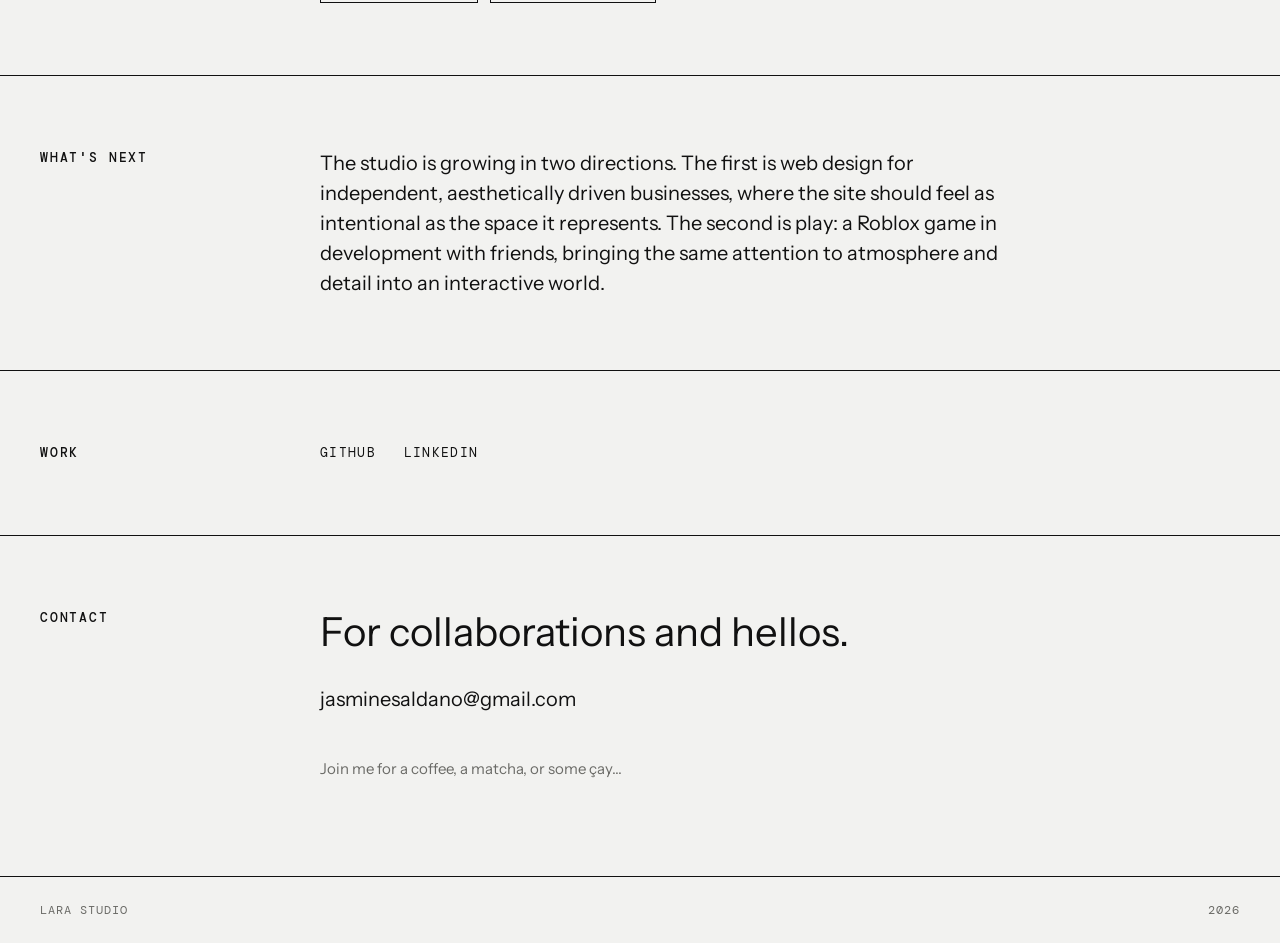
==== commit 6984caeb: "ascii swirls test" ====
--- a/index.html
+++ b/index.html
@@ -36,7 +36,7 @@
     <!-- <p>I collect what I find beautiful. Aesthetic finds, small brands, makeup routines and the objects I live with, shared on Pinterest and TikTok.</p> -->
     <div class="mono meta">
       <div>Based in Davis and Los Angeles<br>Working online</div>
-      <div class="muted"><span data-song-label>Now playing:</span><br><a data-song-link target="_blank" rel="noopener"><span data-song>[A song you are into]</span></a></div>
+      <div class="muted"><span data-song-label>Now playing in the studio:</span><br><a data-song-link target="_blank" rel="noopener"><span data-song>[A song you are into]</span></a></div>
     </div>
   </section>
 
@@ -112,7 +112,7 @@
         <!-- <a href="https://github.com/JasLaras" data-link="github">GitHub</a> -->
         <!-- <a href="www.linkedin.com/in/jaslaras" data-link="linkedin">LinkedIn</a> -->
       </div>
-      <p class="contact-note">Join me for a coffee, a matcha, or some Türk çayı...</p>
+      <p class="contact-note">Join me for a coffee, a matcha, or some çay...</p>
     </div>
   </section>
 </main>
